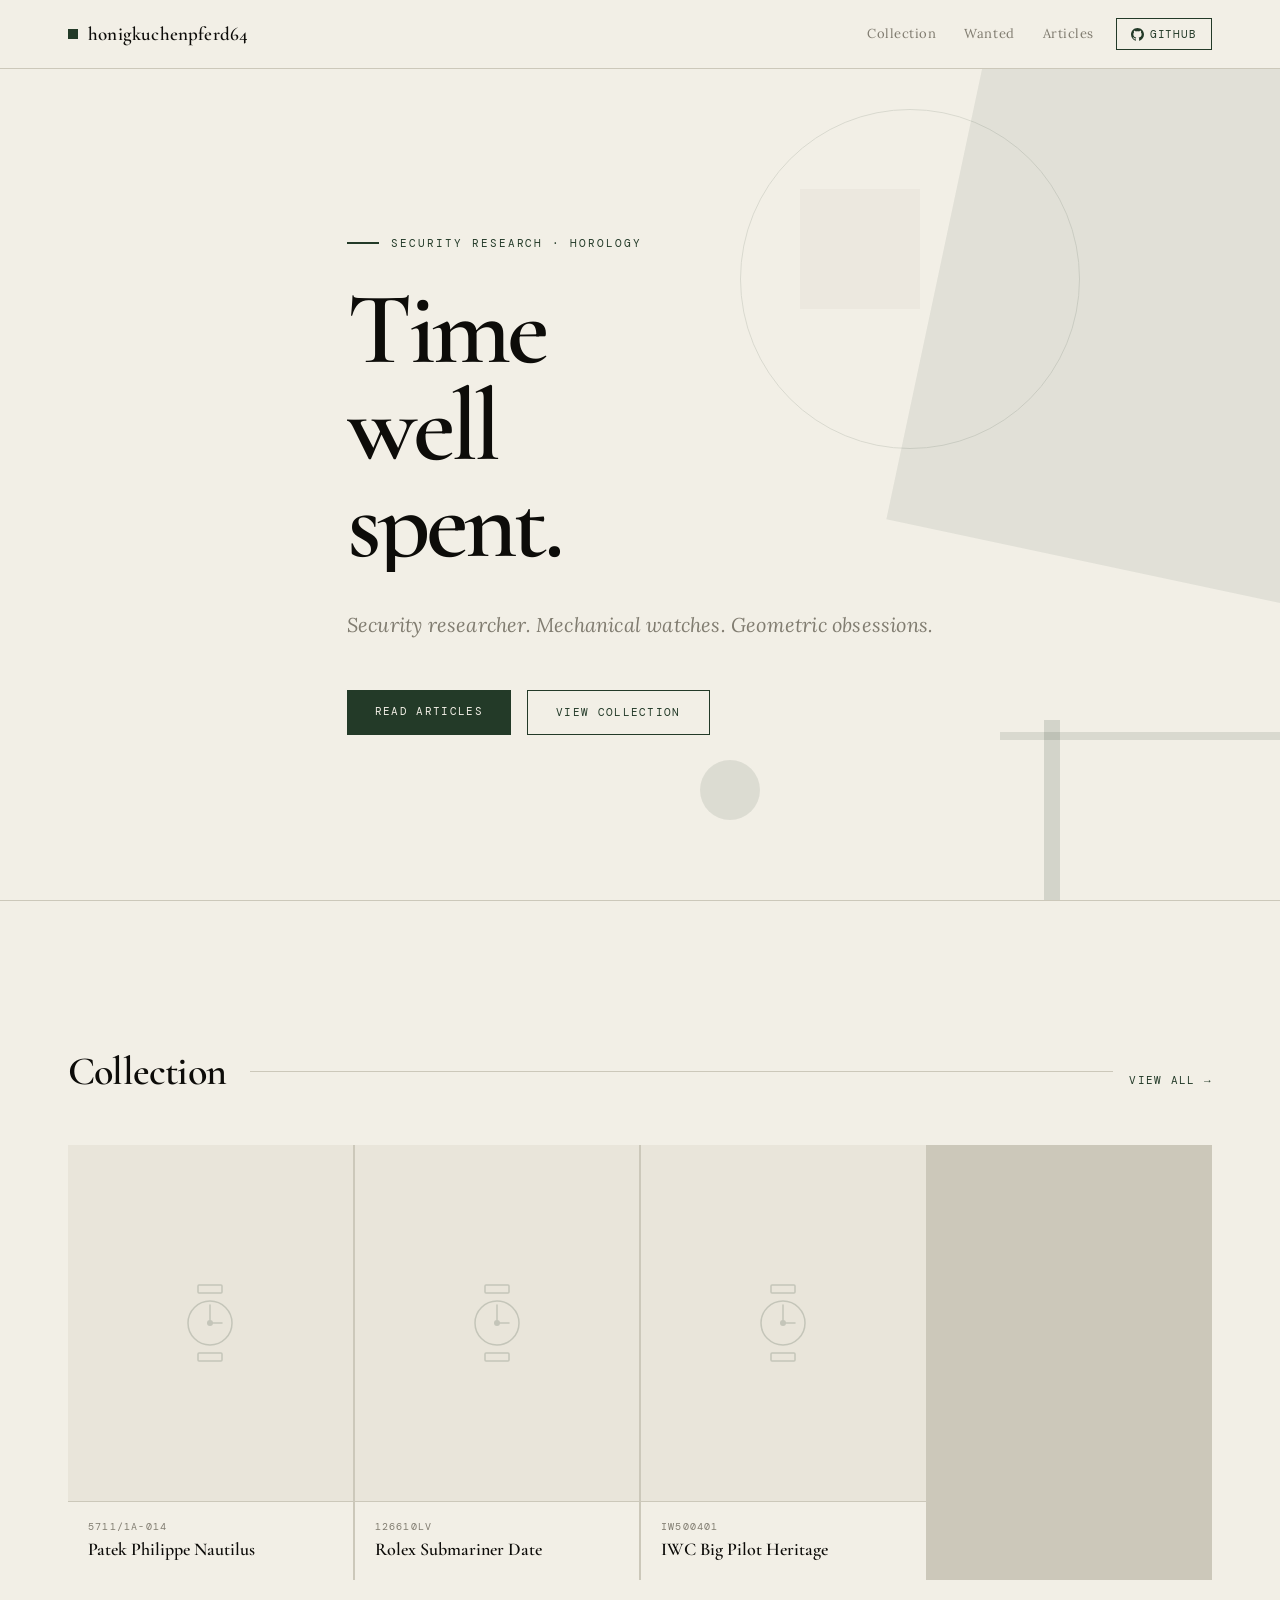
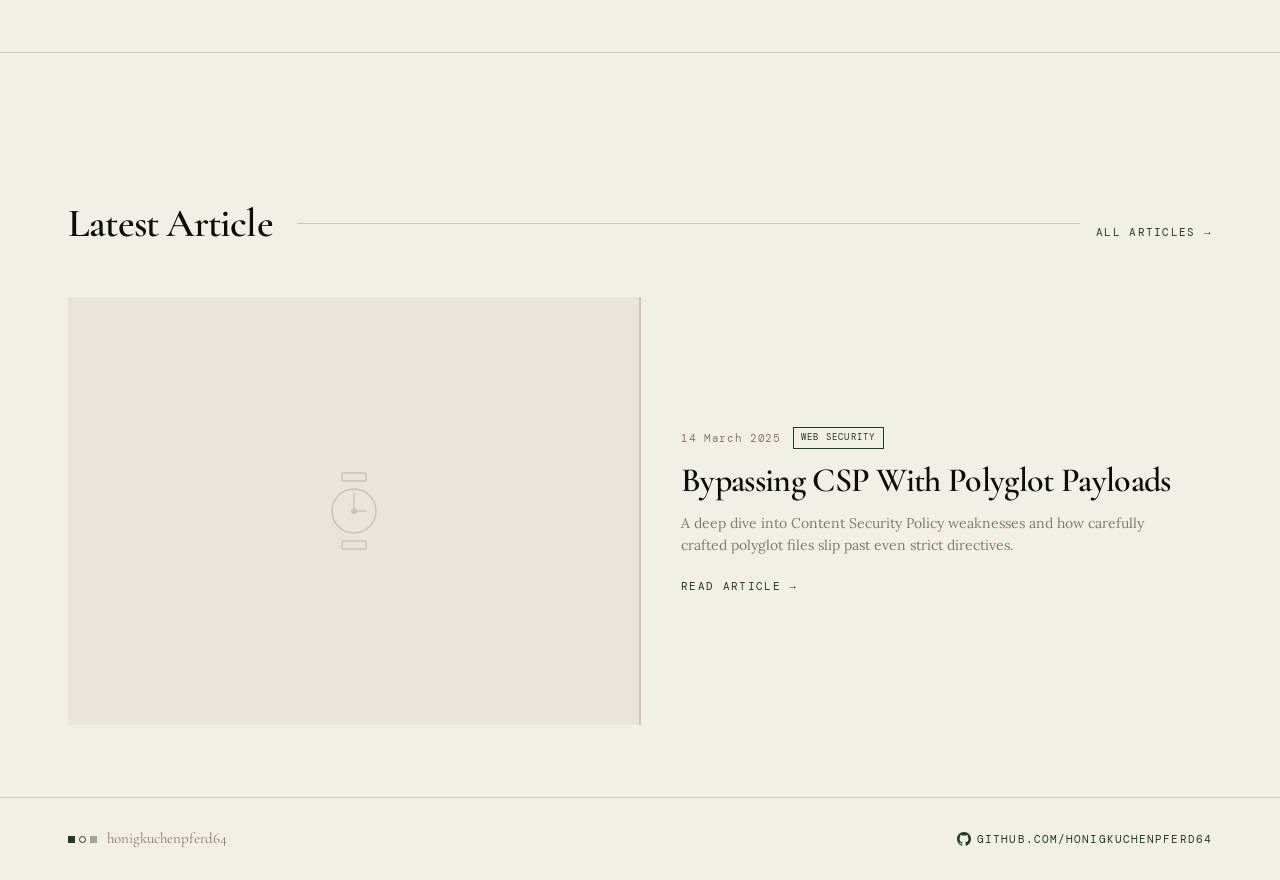
==== index.html @ ce9b72e2 "add website" ====
<!DOCTYPE html>
<html lang="en">
<head>
<meta charset="UTF-8" />
<meta name="viewport" content="width=device-width, initial-scale=1.0" />
<title>honigkuchenpferd64</title>
<link rel="preconnect" href="https://fonts.googleapis.com" />
<link href="https://fonts.googleapis.com/css2?family=Cormorant+Garamond:ital,wght@0,300;0,400;0,500;0,600;0,700;1,300;1,400;1,600&family=Lora:ital,wght@0,400;0,500;1,400&family=DM+Mono:wght@300;400;500&display=swap" rel="stylesheet" />
<link rel="stylesheet" href="style.css" />
<style>
  /* ── HERO ─────────────────────────────────────────────── */
  .hero {
    min-height: calc(100vh - 68px);
    display: flex;
    align-items: center;
    position: relative;
    overflow: hidden;
    padding: 80px 0;
    border-bottom: 1px solid var(--border);
  }

  /* Abstract geometric composition */
  .hero-geo {
    position: absolute;
    inset: 0;
    pointer-events: none;
    overflow: hidden;
  }
  .geo-rect-1 {
    position: absolute;
    width: 420px; height: 560px;
    background: var(--accent);
    top: -60px; right: -80px;
    transform: rotate(12deg);
    opacity: 0;
    animation: geoIn1 1.2s cubic-bezier(.16,1,.3,1) .1s forwards;
  }
  .geo-circle-1 {
    position: absolute;
    width: 340px; height: 340px;
    border-radius: 50%;
    border: 1.5px solid var(--accent);
    right: 200px; top: 40px;
    opacity: 0;
    animation: geoIn1 1.4s cubic-bezier(.16,1,.3,1) .25s forwards;
  }
  .geo-rect-2 {
    position: absolute;
    width: 120px; height: 120px;
    background: var(--surface);
    right: 360px; top: 120px;
    opacity: 0;
    animation: geoIn1 1s cubic-bezier(.16,1,.3,1) .4s forwards;
  }
  .geo-rect-3 {
    position: absolute;
    width: 280px; height: 8px;
    background: var(--accent);
    opacity: 0.12;
    bottom: 160px; right: 0;
    animation: geoIn1 1.2s ease .6s forwards;
  }
  .geo-circle-2 {
    position: absolute;
    width: 60px; height: 60px;
    border-radius: 50%;
    background: var(--accent);
    opacity: 0;
    bottom: 80px; right: 520px;
    animation: geoIn1 .8s ease .5s forwards;
  }
  .geo-rect-4 {
    position: absolute;
    width: 16px; height: 200px;
    background: var(--accent);
    opacity: 0.15;
    bottom: -20px; right: 220px;
    animation: geoIn1 1s ease .7s forwards;
  }

  @keyframes geoIn1 {
    from { opacity: 0; transform: translateY(30px) rotate(var(--r, 0deg)); }
    to   { opacity: var(--o, 1); transform: translateY(0) rotate(var(--r, 0deg)); }
  }
  .geo-rect-1  { --r: 12deg; --o: 0.08; }
  .geo-circle-1 { --r: 0deg; --o: 0.12; }
  .geo-rect-2  { --r: 0deg;  --o: 0.6; }
  .geo-rect-3  { --r: 0deg;  --o: 0.12; }
  .geo-circle-2 { --r: 0deg; --o: 0.1; }
  .geo-rect-4  { --r: 0deg;  --o: 0.15; }

  .hero-content { position: relative; z-index: 2; max-width: 860px; }

  /* Staggered word animation */
  .hero-label {
    font-family: var(--mono);
    font-size: 11px;
    letter-spacing: 0.18em;
    text-transform: uppercase;
    color: var(--accent);
    margin-bottom: 28px;
    display: flex;
    align-items: center;
    gap: 12px;
    opacity: 0;
    animation: slideUp .7s ease .3s forwards;
  }
  .hero-label-line {
    width: 32px; height: 1.5px;
    background: var(--accent);
    display: inline-block;
  }

  .hero-title {
    font-family: var(--serif);
    font-weight: 600;
    font-size: clamp(48px, 8vw, 108px);
    color: var(--bright);
    line-height: 0.95;
    letter-spacing: -0.04em;
    margin-bottom: 36px;
    overflow: hidden;
  }
  .hero-title-line {
    display: block;
    overflow: hidden;
  }
  .hero-title-inner {
    display: block;
    opacity: 0;
    transform: translateY(100%);
    animation: lineIn .9s cubic-bezier(.16,1,.3,1) both;
  }
  .hero-title-line:nth-child(1) .hero-title-inner { animation-delay: .4s; }
  .hero-title-line:nth-child(2) .hero-title-inner { animation-delay: .55s; }
  .hero-title-line:nth-child(3) .hero-title-inner { animation-delay: .7s; }

  @keyframes lineIn {
    to { opacity: 1; transform: translateY(0); }
  }

  .hero-tagline {
    font-family: var(--body);
    font-style: italic;
    font-size: clamp(16px, 2vw, 20px);
    color: var(--muted);
    letter-spacing: 0.01em;
    opacity: 0;
    animation: slideUp .7s ease .95s forwards;
  }
  @keyframes slideUp {
    from { opacity: 0; transform: translateY(12px); }
    to   { opacity: 1; transform: none; }
  }

  .hero-cta {
    display: flex;
    gap: 16px;
    margin-top: 48px;
    flex-wrap: wrap;
    opacity: 0;
    animation: slideUp .7s ease 1.1s forwards;
  }
  .btn-primary {
    font-family: var(--mono);
    font-size: 11px;
    letter-spacing: 0.12em;
    text-transform: uppercase;
    background: var(--accent);
    color: var(--bg);
    padding: 12px 28px;
    transition: background .25s, color .25s;
  }
  .btn-primary:hover { background: var(--bright); }
  .btn-ghost {
    font-family: var(--mono);
    font-size: 11px;
    letter-spacing: 0.12em;
    text-transform: uppercase;
    color: var(--accent);
    border: 1.5px solid var(--accent);
    padding: 12px 28px;
    transition: background .25s, color .25s;
  }
  .btn-ghost:hover { background: var(--accent); color: var(--bg); }

  /* ── TEASER SECTIONS ────────────────────────────────── */
  .teaser-section { padding: 72px 0; border-bottom: 1px solid var(--border); }

  .teaser-grid {
    display: grid;
    grid-template-columns: repeat(auto-fill, minmax(240px, 1fr));
    gap: 2px;
    background: var(--border);
    margin-top: 32px;
  }
  .teaser-card {
    background: var(--bg);
    position: relative;
    overflow: hidden;
  }
  .teaser-card-img {
    aspect-ratio: 4/5;
    overflow: hidden;
    background: var(--surface);
    display: flex;
    align-items: center;
    justify-content: center;
  }
  .teaser-card-img img { width: 100%; height: 100%; object-fit: cover; transition: transform .6s ease; }
  .teaser-card:hover .teaser-card-img img { transform: scale(1.05); }
  .teaser-card-info { padding: 16px 20px 20px; border-top: 1px solid var(--border); }
  .teaser-card-ref { font-family: var(--mono); font-size: 10px; letter-spacing: 0.12em; text-transform: uppercase; color: var(--muted); margin-bottom: 4px; }
  .teaser-card-name { font-family: var(--serif); font-weight: 600; font-size: 18px; color: var(--bright); line-height: 1.2; }

  /* featured article teaser */
  .featured-article {
    display: grid;
    grid-template-columns: 1fr 1fr;
    gap: 2px;
    background: var(--border);
    margin-top: 32px;
    cursor: pointer;
    transition: background .2s;
  }
  @media (max-width: 700px) { .featured-article { grid-template-columns: 1fr; } }
  .featured-article:hover .fa-img img { transform: scale(1.04); }
  .fa-img {
    aspect-ratio: 4/3;
    background: var(--surface);
    overflow: hidden;
    display: flex;
    align-items: center;
    justify-content: center;
  }
  .fa-img img { width: 100%; height: 100%; object-fit: cover; transition: transform .6s ease; }
  .fa-body {
    background: var(--bg);
    padding: 40px;
    display: flex;
    flex-direction: column;
    justify-content: center;
    gap: 12px;
    transition: background .2s;
  }
  .featured-article:hover .fa-body { background: var(--accent-pale); }
  .fa-meta { display: flex; gap: 12px; align-items: center; }
  .fa-title {
    font-family: var(--serif);
    font-weight: 600;
    font-size: clamp(22px, 3vw, 34px);
    color: var(--bright);
    line-height: 1.15;
    letter-spacing: -0.02em;
  }
  .fa-excerpt { font-family: var(--body); font-size: 14px; color: var(--muted); line-height: 1.6; }
  .fa-read {
    font-family: var(--mono);
    font-size: 11px;
    letter-spacing: 0.12em;
    text-transform: uppercase;
    color: var(--accent);
    margin-top: 8px;
    display: inline-flex;
    align-items: center;
    gap: 8px;
    transition: gap .25s;
  }
  .featured-article:hover .fa-read { gap: 14px; }

  .section-link {
    display: inline-flex;
    align-items: center;
    gap: 8px;
    font-family: var(--mono);
    font-size: 11px;
    letter-spacing: 0.12em;
    text-transform: uppercase;
    color: var(--accent);
    margin-top: 24px;
    transition: gap .25s;
  }
  .section-link:hover { gap: 14px; }
</style>
</head>
<body>

<!-- NAV -->
<nav class="site-nav">
  <div class="wrap nav-inner">
    <a href="index.html" class="nav-logo">
      <span class="nav-logo-mark"></span>
      honigkuchenpferd64
    </a>
    <div class="nav-links">
      <a href="collection.html" class="nav-link">Collection</a>
      <a href="wanted.html"     class="nav-link">Wanted</a>
      <a href="articles.html"   class="nav-link">Articles</a>
      <a href="https://github.com/honigkuchenpferd64" target="_blank" class="nav-github">
        <svg viewBox="0 0 24 24"><path d="M12 0C5.37 0 0 5.37 0 12c0 5.3 3.438 9.8 8.205 11.385.6.113.82-.258.82-.577 0-.285-.01-1.04-.015-2.04-3.338.724-4.042-1.61-4.042-1.61C4.422 18.07 3.633 17.7 3.633 17.7c-1.087-.744.084-.729.084-.729 1.205.084 1.838 1.236 1.838 1.236 1.07 1.835 2.809 1.305 3.495.998.108-.776.417-1.305.76-1.605-2.665-.3-5.466-1.332-5.466-5.93 0-1.31.465-2.38 1.235-3.22-.135-.303-.54-1.523.105-3.176 0 0 1.005-.322 3.3 1.23.96-.267 1.98-.399 3-.405 1.02.006 2.04.138 3 .405 2.28-1.552 3.285-1.23 3.285-1.23.645 1.653.24 2.873.12 3.176.765.84 1.23 1.91 1.23 3.22 0 4.61-2.805 5.625-5.475 5.92.42.36.81 1.096.81 2.22 0 1.606-.015 2.896-.015 3.286 0 .315.21.69.825.57C20.565 21.795 24 17.295 24 12c0-6.63-5.37-12-12-12"/></svg>
        GitHub
      </a>
    </div>
  </div>
</nav>

<!-- HERO -->
<section class="hero">
  <div class="hero-geo">
    <div class="geo-rect-1"></div>
    <div class="geo-circle-1"></div>
    <div class="geo-rect-2"></div>
    <div class="geo-rect-3"></div>
    <div class="geo-circle-2"></div>
    <div class="geo-rect-4"></div>
  </div>
  <div class="wrap">
    <div class="hero-content">
      <div class="hero-label">
        <span class="hero-label-line"></span>
        Security Research · Horology
      </div>
      <h1 class="hero-title" id="hero-title">
        <span class="hero-title-line"><span class="hero-title-inner">Time</span></span>
        <span class="hero-title-line"><span class="hero-title-inner">well</span></span>
        <span class="hero-title-line"><span class="hero-title-inner">spent.</span></span>
      </h1>
      <p class="hero-tagline" id="hero-tagline"></p>
      <div class="hero-cta">
        <a href="articles.html" class="btn-primary">Read Articles</a>
        <a href="collection.html" class="btn-ghost">View Collection</a>
      </div>
    </div>
  </div>
</section>

<!-- WATCH TEASER -->
<section class="teaser-section">
  <div class="wrap">
    <div class="sec-heading reveal">
      <h2>Collection</h2>
      <span class="sec-heading-rule"></span>
      <a href="collection.html" class="section-link" style="margin: 0;">View all →</a>
    </div>
    <div class="teaser-grid reveal reveal-d1" id="watch-teaser"></div>
  </div>
</section>

<!-- ARTICLE TEASER -->
<section class="teaser-section" style="border-bottom: none;">
  <div class="wrap">
    <div class="sec-heading reveal">
      <h2>Latest Article</h2>
      <span class="sec-heading-rule"></span>
      <a href="articles.html" class="section-link" style="margin: 0;">All articles →</a>
    </div>
    <div class="reveal reveal-d1" id="article-teaser"></div>
  </div>
</section>

<!-- FOOTER -->
<footer class="site-footer">
  <div class="wrap" style="display:flex; justify-content:space-between; align-items:center; width:100%; flex-wrap:wrap; gap:12px;">
    <div class="footer-name">
      <div class="footer-mark">
        <span class="footer-sq"></span>
        <span class="footer-ci"></span>
        <span class="footer-sq" style="opacity:.4;"></span>
      </div>
      honigkuchenpferd64
    </div>
    <a href="https://github.com/honigkuchenpferd64" target="_blank" class="footer-github">
      <svg viewBox="0 0 24 24"><path d="M12 0C5.37 0 0 5.37 0 12c0 5.3 3.438 9.8 8.205 11.385.6.113.82-.258.82-.577 0-.285-.01-1.04-.015-2.04-3.338.724-4.042-1.61-4.042-1.61C4.422 18.07 3.633 17.7 3.633 17.7c-1.087-.744.084-.729.084-.729 1.205.084 1.838 1.236 1.838 1.236 1.07 1.835 2.809 1.305 3.495.998.108-.776.417-1.305.76-1.605-2.665-.3-5.466-1.332-5.466-5.93 0-1.31.465-2.38 1.235-3.22-.135-.303-.54-1.523.105-3.176 0 0 1.005-.322 3.3 1.23.96-.267 1.98-.399 3-.405 1.02.006 2.04.138 3 .405 2.28-1.552 3.285-1.23 3.285-1.23.645 1.653.24 2.873.12 3.176.765.84 1.23 1.91 1.23 3.22 0 4.61-2.805 5.625-5.475 5.92.42.36.81 1.096.81 2.22 0 1.606-.015 2.896-.015 3.286 0 .315.21.69.825.57C20.565 21.795 24 17.295 24 12c0-6.63-5.37-12-12-12"/></svg>
      github.com/honigkuchenpferd64
    </a>
  </div>
</footer>

<script src="config.js"></script>
<script>
  // Tagline
  document.getElementById('hero-tagline').textContent = SITE.tagline;

  // ── WATCH TEASER ──────────────────────────────────────────
  const phSvg = `<svg width="60" height="80" viewBox="0 0 60 80" fill="none" xmlns="http://www.w3.org/2000/svg" class="ph-svg">
    <rect x="18" y="2" width="24" height="8" rx="1" stroke="#233a28" stroke-width="1.5"/>
    <rect x="18" y="70" width="24" height="8" rx="1" stroke="#233a28" stroke-width="1.5"/>
    <circle cx="30" cy="40" r="22" stroke="#233a28" stroke-width="1.5"/>
    <circle cx="30" cy="40" r="3" fill="#233a28"/>
    <line x1="30" y1="22" x2="30" y2="40" stroke="#233a28" stroke-width="1.5" stroke-linecap="round"/>
    <line x1="30" y1="40" x2="42" y2="40" stroke="#233a28" stroke-width="1.5" stroke-linecap="round"/>
  </svg>`;

  function watchCardHTML(w, badge) {
    return `<div class="teaser-card">
      <div class="teaser-card-img">
        ${w.img
          ? `<img src="${w.img}" alt="${w.name}" loading="lazy">`
          : phSvg}
      </div>
      <div class="teaser-card-info">
        <div class="teaser-card-ref">${w.ref}</div>
        <div class="teaser-card-name">${w.name}</div>
      </div>
    </div>`;
  }

  const teaserWatches = SITE.collection.slice(0, 3);
  document.getElementById('watch-teaser').innerHTML = teaserWatches.map(w => watchCardHTML(w)).join('');

  // ── ARTICLE TEASER ─────────────────────────────────────────
  const a = SITE.articles[0];
  if (a) {
    const dateStr = new Date(a.date).toLocaleDateString('en-GB', { day: 'numeric', month: 'long', year: 'numeric' });
    document.getElementById('article-teaser').innerHTML = `
      <div class="featured-article" onclick="location.href='article.html?id=${a.id}'">
        <div class="fa-img">${a.img ? `<img src="${a.img}" alt="${a.title}">` : phSvg}</div>
        <div class="fa-body">
          <div class="fa-meta">
            <span class="article-date">${dateStr}</span>
            <span class="article-tag">${a.tag}</span>
          </div>
          <div class="fa-title">${a.title}</div>
          <div class="fa-excerpt">${a.excerpt}</div>
          <span class="fa-read">Read article →</span>
        </div>
      </div>`;
  }

  // ── SCROLL REVEAL ──────────────────────────────────────────
  const obs = new IntersectionObserver(entries => {
    entries.forEach(e => { if (e.isIntersecting) { e.target.classList.add('in'); obs.unobserve(e.target); } });
  }, { threshold: 0.1 });
  document.querySelectorAll('.reveal').forEach(el => obs.observe(el));
</script>
</body>
</html>
---- style.css ----
/* ═══════════════════════════════════════════════════════════
   TOKENS
═══════════════════════════════════════════════════════════ */
:root {
  --bg:          #f2efe6;
  --surface:     #e9e5da;
  --border:      #ccc8ba;
  --muted:       #807c70;
  --text:        #1c1b18;
  --bright:      #0d0c09;
  --accent:      #233a28;
  --accent-mid:  #3b6241;
  --accent-pale: #e9f0ea;

  --serif: 'Cormorant Garamond', Georgia, serif;
  --body:  'Lora', Georgia, serif;
  --mono:  'DM Mono', 'Courier New', monospace;
}

/* ═══════════════════════════════════════════════════════════
   RESET
═══════════════════════════════════════════════════════════ */
*, *::before, *::after { box-sizing: border-box; margin: 0; padding: 0; }
html { scroll-behavior: smooth; }
body {
  background: var(--bg);
  color: var(--text);
  font-family: var(--body);
  font-size: 16px;
  line-height: 1.7;
  -webkit-font-smoothing: antialiased;
  min-height: 100vh;
}
a { color: inherit; text-decoration: none; }
img { display: block; width: 100%; }

/* ═══════════════════════════════════════════════════════════
   LAYOUT
═══════════════════════════════════════════════════════════ */
.wrap { max-width: 1240px; margin: 0 auto; padding: 0 48px; }
@media (max-width: 860px) { .wrap { padding: 0 24px; } }
@media (max-width: 540px) { .wrap { padding: 0 16px; } }

/* ═══════════════════════════════════════════════════════════
   NAVIGATION
═══════════════════════════════════════════════════════════ */
.site-nav {
  position: sticky;
  top: 0;
  z-index: 200;
  background: var(--bg);
  border-bottom: 1px solid var(--border);
}
.nav-inner {
  display: flex;
  align-items: center;
  justify-content: space-between;
  height: 68px;
  gap: 24px;
}
.nav-logo {
  font-family: var(--serif);
  font-weight: 600;
  font-size: 19px;
  color: var(--bright);
  letter-spacing: 0.01em;
  flex-shrink: 0;
  display: flex;
  align-items: center;
  gap: 10px;
}
.nav-logo-mark {
  width: 10px;
  height: 10px;
  background: var(--accent);
  display: inline-block;
  transition: transform .4s ease;
}
.nav-logo:hover .nav-logo-mark { transform: rotate(45deg); }

.nav-links {
  display: flex;
  align-items: center;
  gap: 0;
  flex-wrap: wrap;
}
.nav-link {
  font-family: var(--body);
  font-size: 13px;
  color: var(--muted);
  padding: 6px 14px;
  position: relative;
  transition: color .25s;
  letter-spacing: 0.04em;
}
.nav-link::after {
  content: '';
  position: absolute;
  bottom: 0;
  left: 14px;
  right: 14px;
  height: 1.5px;
  background: var(--accent);
  transform: scaleX(0);
  transform-origin: left;
  transition: transform .3s cubic-bezier(.16,1,.3,1);
}
.nav-link:hover,
.nav-link.active { color: var(--accent); }
.nav-link:hover::after,
.nav-link.active::after { transform: scaleX(1); }

.nav-github {
  font-family: var(--mono);
  font-size: 11px;
  color: var(--accent);
  border: 1.5px solid var(--accent);
  padding: 6px 14px;
  margin-left: 8px;
  letter-spacing: 0.08em;
  text-transform: uppercase;
  transition: background .25s, color .25s;
  display: flex;
  align-items: center;
  gap: 6px;
}
.nav-github:hover { background: var(--accent); color: var(--bg); }
.nav-github svg { width: 13px; height: 13px; fill: currentColor; }

@media (max-width: 600px) {
  .nav-link { padding: 6px 10px; font-size: 12px; }
  .nav-github { display: none; }
}

/* ═══════════════════════════════════════════════════════════
   PAGE HEADER (used on inner pages)
═══════════════════════════════════════════════════════════ */
.page-header {
  padding: 72px 0 56px;
  border-bottom: 1px solid var(--border);
  position: relative;
  overflow: hidden;
}
.page-header-geo {
  position: absolute;
  right: -40px;
  top: -40px;
  opacity: 0.06;
  pointer-events: none;
}
.page-header-label {
  font-family: var(--mono);
  font-size: 11px;
  letter-spacing: 0.16em;
  text-transform: uppercase;
  color: var(--accent);
  margin-bottom: 14px;
  display: flex;
  align-items: center;
  gap: 10px;
}
.page-header-label::before {
  content: '';
  display: inline-block;
  width: 24px;
  height: 1.5px;
  background: var(--accent);
}
.page-header h1 {
  font-family: var(--serif);
  font-weight: 600;
  font-size: clamp(38px, 5.5vw, 72px);
  color: var(--bright);
  letter-spacing: -0.03em;
  line-height: 1.0;
}

/* ═══════════════════════════════════════════════════════════
   SECTION HEADING
═══════════════════════════════════════════════════════════ */
.sec-heading {
  display: flex;
  align-items: baseline;
  gap: 16px;
  margin-bottom: 40px;
  padding-top: 64px;
}
.sec-heading h2 {
  font-family: var(--serif);
  font-weight: 600;
  font-size: clamp(26px, 3.5vw, 40px);
  color: var(--bright);
  letter-spacing: -0.02em;
}
.sec-heading-count {
  font-family: var(--mono);
  font-size: 11px;
  color: var(--muted);
  letter-spacing: 0.1em;
  margin-left: auto;
}
.sec-heading-rule {
  flex: 1;
  height: 1px;
  background: var(--border);
  margin-left: 8px;
  align-self: center;
}

/* ═══════════════════════════════════════════════════════════
   WATCH CARDS
═══════════════════════════════════════════════════════════ */
.watch-grid {
  display: grid;
  grid-template-columns: repeat(auto-fill, minmax(260px, 1fr));
  gap: 2px;
  background: var(--border);
}
.watch-card {
  background: var(--bg);
  position: relative;
  overflow: hidden;
  cursor: default;
  animation: cardIn .6s ease both;
}
.watch-card:nth-child(1) { animation-delay: 0s; }
.watch-card:nth-child(2) { animation-delay: .07s; }
.watch-card:nth-child(3) { animation-delay: .14s; }
.watch-card:nth-child(4) { animation-delay: .21s; }
.watch-card:nth-child(5) { animation-delay: .28s; }
.watch-card:nth-child(6) { animation-delay: .35s; }

@keyframes cardIn {
  from { opacity: 0; transform: translateY(20px); }
  to   { opacity: 1; transform: none; }
}

/* Green corner triangle */
.watch-card::before {
  content: '';
  position: absolute;
  top: 0; left: 0;
  width: 0; height: 0;
  border-style: solid;
  border-width: 32px 32px 0 0;
  border-color: var(--accent) transparent transparent transparent;
  z-index: 3;
  opacity: 0;
  transform: translate(-100%, -100%);
  transition: opacity .3s, transform .35s cubic-bezier(.16,1,.3,1);
}
.watch-card:hover::before {
  opacity: 1;
  transform: translate(0, 0);
}

.card-img-wrap {
  aspect-ratio: 4/5;
  overflow: hidden;
  position: relative;
  background: var(--surface);
}
.card-img-wrap img {
  width: 100%;
  height: 100%;
  object-fit: cover;
  transition: transform .7s cubic-bezier(.16,1,.3,1);
}
.watch-card:hover .card-img-wrap img { transform: scale(1.06); }

/* Green plane slides up on hover */
.card-hover-plane {
  position: absolute;
  inset: 0;
  background: var(--accent);
  transform: translateY(100%);
  transition: transform .5s cubic-bezier(.16,1,.3,1);
  z-index: 1;
}
.watch-card:hover .card-hover-plane { transform: translateY(72%); }

.card-placeholder {
  width: 100%;
  height: 100%;
  display: flex;
  align-items: center;
  justify-content: center;
  background: var(--surface);
}

.card-info {
  padding: 18px 22px 24px;
  background: var(--bg);
  position: relative;
  z-index: 2;
  border-top: 1px solid var(--border);
  transition: background .3s;
}
.watch-card:hover .card-info { background: var(--accent-pale); }

.card-ref {
  font-family: var(--mono);
  font-size: 10px;
  letter-spacing: 0.14em;
  text-transform: uppercase;
  color: var(--muted);
  margin-bottom: 5px;
}
.card-name {
  font-family: var(--serif);
  font-weight: 600;
  font-size: 21px;
  color: var(--bright);
  line-height: 1.15;
  letter-spacing: -0.01em;
}

.card-badge {
  position: absolute;
  top: 14px;
  right: 14px;
  font-family: var(--mono);
  font-size: 9px;
  letter-spacing: 0.12em;
  text-transform: uppercase;
  color: var(--accent);
  border: 1px solid var(--accent);
  padding: 2px 7px;
  z-index: 4;
}
.card-badge.wanted { color: var(--muted); border-color: var(--muted); }

/* ═══════════════════════════════════════════════════════════
   ARTICLE LIST
═══════════════════════════════════════════════════════════ */
.article-list {
  border-top: 1.5px solid var(--border);
}
.article-item {
  display: grid;
  grid-template-columns: 120px 1fr;
  border-bottom: 1px solid var(--border);
  cursor: pointer;
  position: relative;
  overflow: hidden;
  transition: background .2s;
}
@media (max-width: 540px) { .article-item { grid-template-columns: 80px 1fr; } }

.article-item::before {
  content: '';
  position: absolute;
  left: 0; top: 0; bottom: 0;
  width: 3px;
  background: var(--accent);
  transform: scaleY(0);
  transform-origin: bottom;
  transition: transform .35s cubic-bezier(.16,1,.3,1);
  z-index: 2;
}
.article-item:hover::before { transform: scaleY(1); }
.article-item:hover { background: var(--accent-pale); }

.article-thumb {
  overflow: hidden;
  background: var(--surface);
  aspect-ratio: 1;
}
.article-thumb img { width: 100%; height: 100%; object-fit: cover; transition: transform .5s ease; }
.article-item:hover .article-thumb img { transform: scale(1.05); }
.article-thumb-ph {
  width: 100%;
  height: 100%;
  display: flex;
  align-items: center;
  justify-content: center;
}

.article-info {
  padding: 22px 28px;
  display: flex;
  flex-direction: column;
  justify-content: center;
  gap: 7px;
}
@media (max-width: 540px) { .article-info { padding: 16px; gap: 5px; } }

.article-meta {
  display: flex;
  align-items: center;
  gap: 12px;
  flex-wrap: wrap;
}
.article-date {
  font-family: var(--mono);
  font-size: 11px;
  color: var(--muted);
  letter-spacing: 0.06em;
}
.article-tag {
  font-family: var(--mono);
  font-size: 9px;
  letter-spacing: 0.14em;
  text-transform: uppercase;
  color: var(--accent);
  border: 1px solid var(--accent);
  padding: 2px 7px;
}
.article-title {
  font-family: var(--serif);
  font-weight: 600;
  font-size: clamp(17px, 2.5vw, 23px);
  color: var(--bright);
  line-height: 1.2;
  letter-spacing: -0.01em;
}
.article-excerpt {
  font-family: var(--body);
  font-size: 13px;
  color: var(--muted);
  line-height: 1.6;
}
@media (max-width: 540px) { .article-excerpt { display: none; } }

/* ═══════════════════════════════════════════════════════════
   ARTICLE PAGE
═══════════════════════════════════════════════════════════ */
.back-link {
  display: inline-flex;
  align-items: center;
  gap: 8px;
  font-family: var(--mono);
  font-size: 11px;
  letter-spacing: 0.1em;
  text-transform: uppercase;
  color: var(--accent);
  padding: 48px 0 0;
  transition: gap .25s;
}
.back-link:hover { gap: 14px; }
.back-link span { font-size: 16px; line-height: 1; }

.article-header { padding: 32px 0 48px; }
.article-header-meta {
  display: flex;
  align-items: center;
  gap: 14px;
  margin-bottom: 20px;
}
.article-header-title {
  font-family: var(--serif);
  font-weight: 700;
  font-size: clamp(36px, 6vw, 72px);
  color: var(--bright);
  line-height: 1.0;
  letter-spacing: -0.04em;
  max-width: 860px;
}

.article-banner {
  aspect-ratio: 16/6;
  overflow: hidden;
  background: var(--surface);
  margin-bottom: 56px;
}
.article-banner img { width: 100%; height: 100%; object-fit: cover; }
.article-banner-ph {
  width: 100%;
  height: 100%;
  display: flex;
  align-items: center;
  justify-content: center;
}

.article-body {
  max-width: 680px;
  font-family: var(--body);
  font-size: 16px;
  line-height: 1.9;
  color: var(--text);
  padding-bottom: 96px;
}
.article-body p { margin-bottom: 22px; }
.article-body h3 {
  font-family: var(--serif);
  font-weight: 600;
  font-size: 28px;
  color: var(--bright);
  letter-spacing: -0.02em;
  margin: 40px 0 14px;
  display: flex;
  align-items: center;
  gap: 12px;
}
.article-body h3::before {
  content: '';
  display: inline-block;
  width: 8px;
  height: 8px;
  background: var(--accent);
  flex-shrink: 0;
}
.article-body code {
  background: var(--surface);
  border: 1px solid var(--border);
  padding: 1px 6px;
  font-family: var(--mono);
  font-size: 13px;
  color: var(--accent-mid);
}
.article-body pre {
  background: var(--bright);
  color: #c8c4ae;
  border-left: 3px solid var(--accent);
  padding: 20px 24px;
  overflow-x: auto;
  margin: 24px 0;
  font-family: var(--mono);
  font-size: 13px;
  line-height: 1.65;
}
.article-body pre code {
  background: none;
  border: none;
  padding: 0;
  color: inherit;
  font-size: inherit;
}

/* ═══════════════════════════════════════════════════════════
   FOOTER
═══════════════════════════════════════════════════════════ */
.site-footer {
  border-top: 1px solid var(--border);
  padding: 28px 0;
  display: flex;
  align-items: center;
  justify-content: space-between;
  gap: 16px;
}
.footer-name {
  font-family: var(--serif);
  font-size: 15px;
  color: var(--muted);
  display: flex;
  align-items: center;
  gap: 10px;
}
.footer-mark {
  display: flex;
  gap: 4px;
  align-items: center;
}
.footer-sq {
  width: 7px; height: 7px;
  background: var(--accent);
  display: inline-block;
}
.footer-ci {
  width: 7px; height: 7px;
  border-radius: 50%;
  border: 1.5px solid var(--accent);
  display: inline-block;
}
.footer-github {
  font-family: var(--mono);
  font-size: 11px;
  color: var(--accent);
  letter-spacing: 0.1em;
  text-transform: uppercase;
  display: flex;
  align-items: center;
  gap: 6px;
  transition: opacity .2s;
}
.footer-github:hover { opacity: 0.7; }
.footer-github svg { width: 14px; height: 14px; fill: currentColor; }

/* ═══════════════════════════════════════════════════════════
   SCROLL REVEAL
═══════════════════════════════════════════════════════════ */
.reveal {
  opacity: 0;
  transform: translateY(28px);
  transition: opacity .65s ease, transform .65s ease;
}
.reveal.in {
  opacity: 1;
  transform: none;
}
.reveal-d1 { transition-delay: .08s; }
.reveal-d2 { transition-delay: .16s; }
.reveal-d3 { transition-delay: .24s; }

/* ═══════════════════════════════════════════════════════════
   WATCH PLACEHOLDER SVG (shared)
═══════════════════════════════════════════════════════════ */
.ph-svg { opacity: 0.18; }
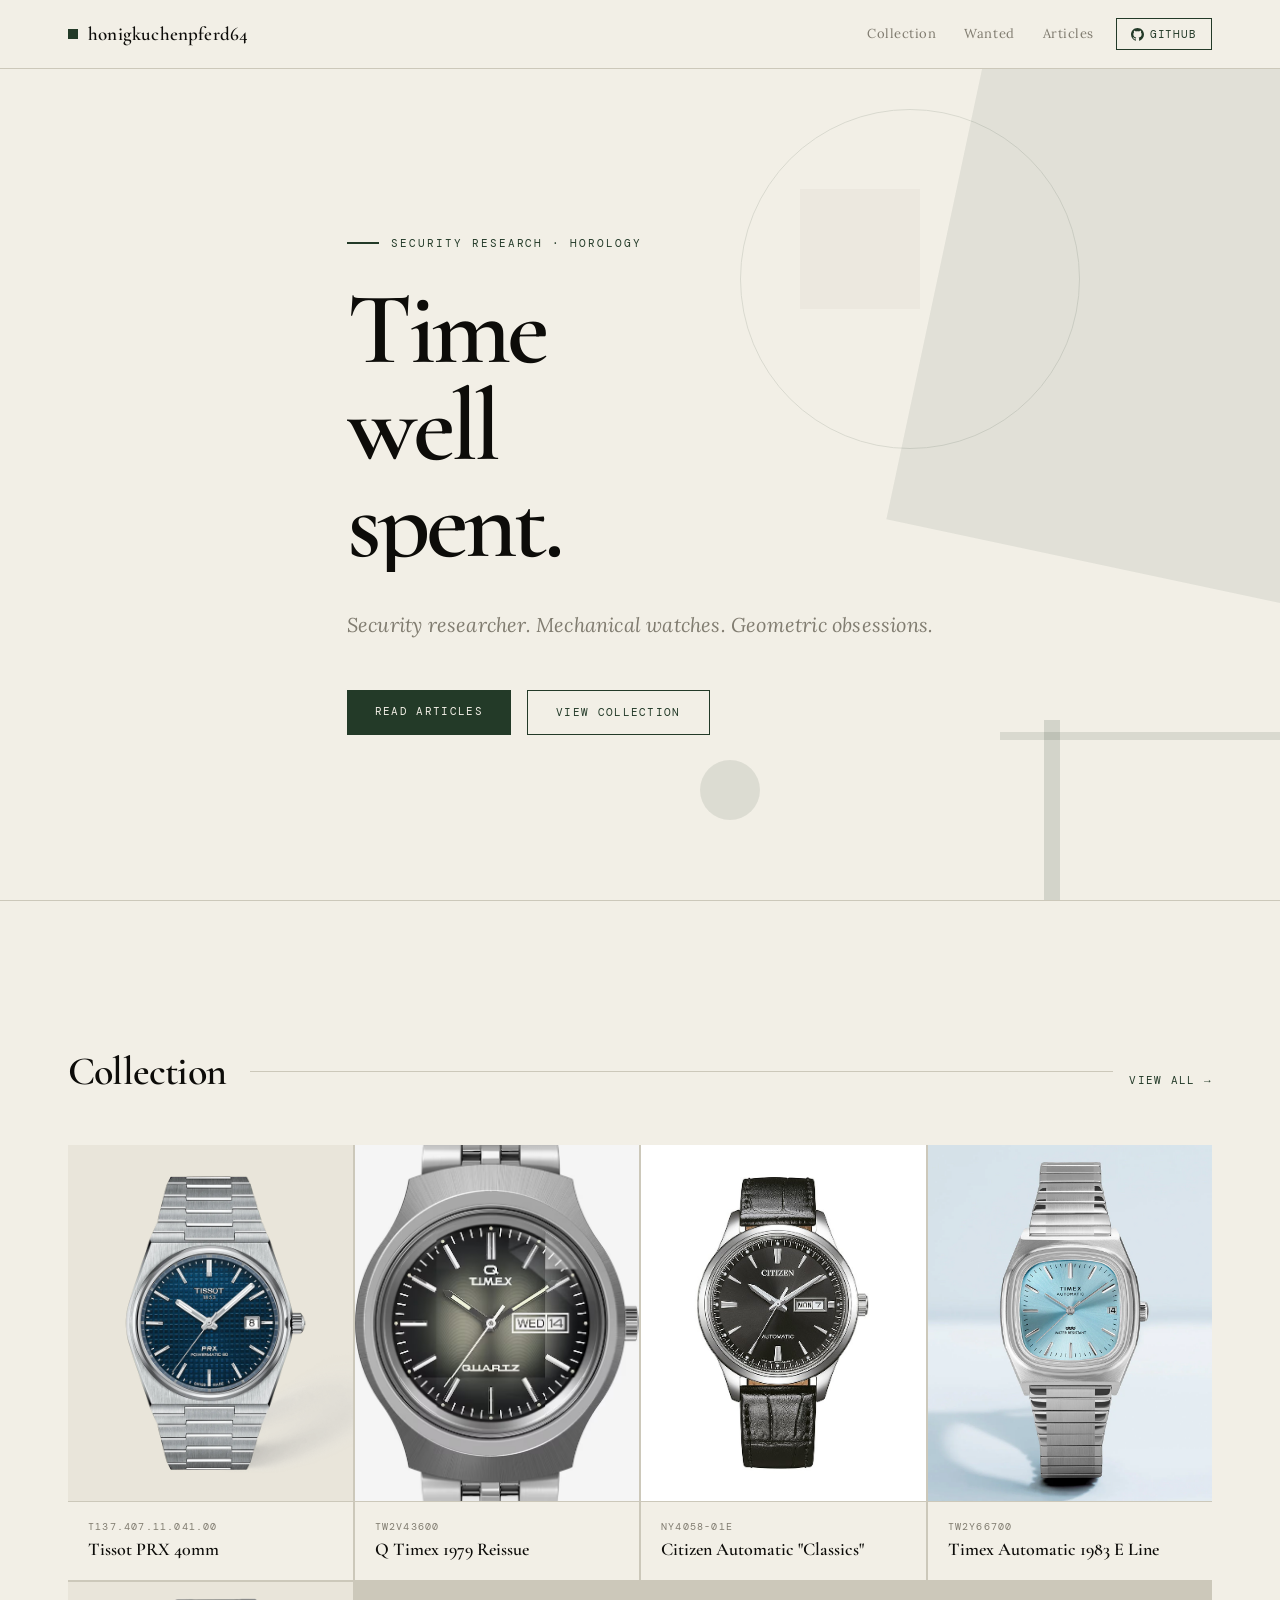
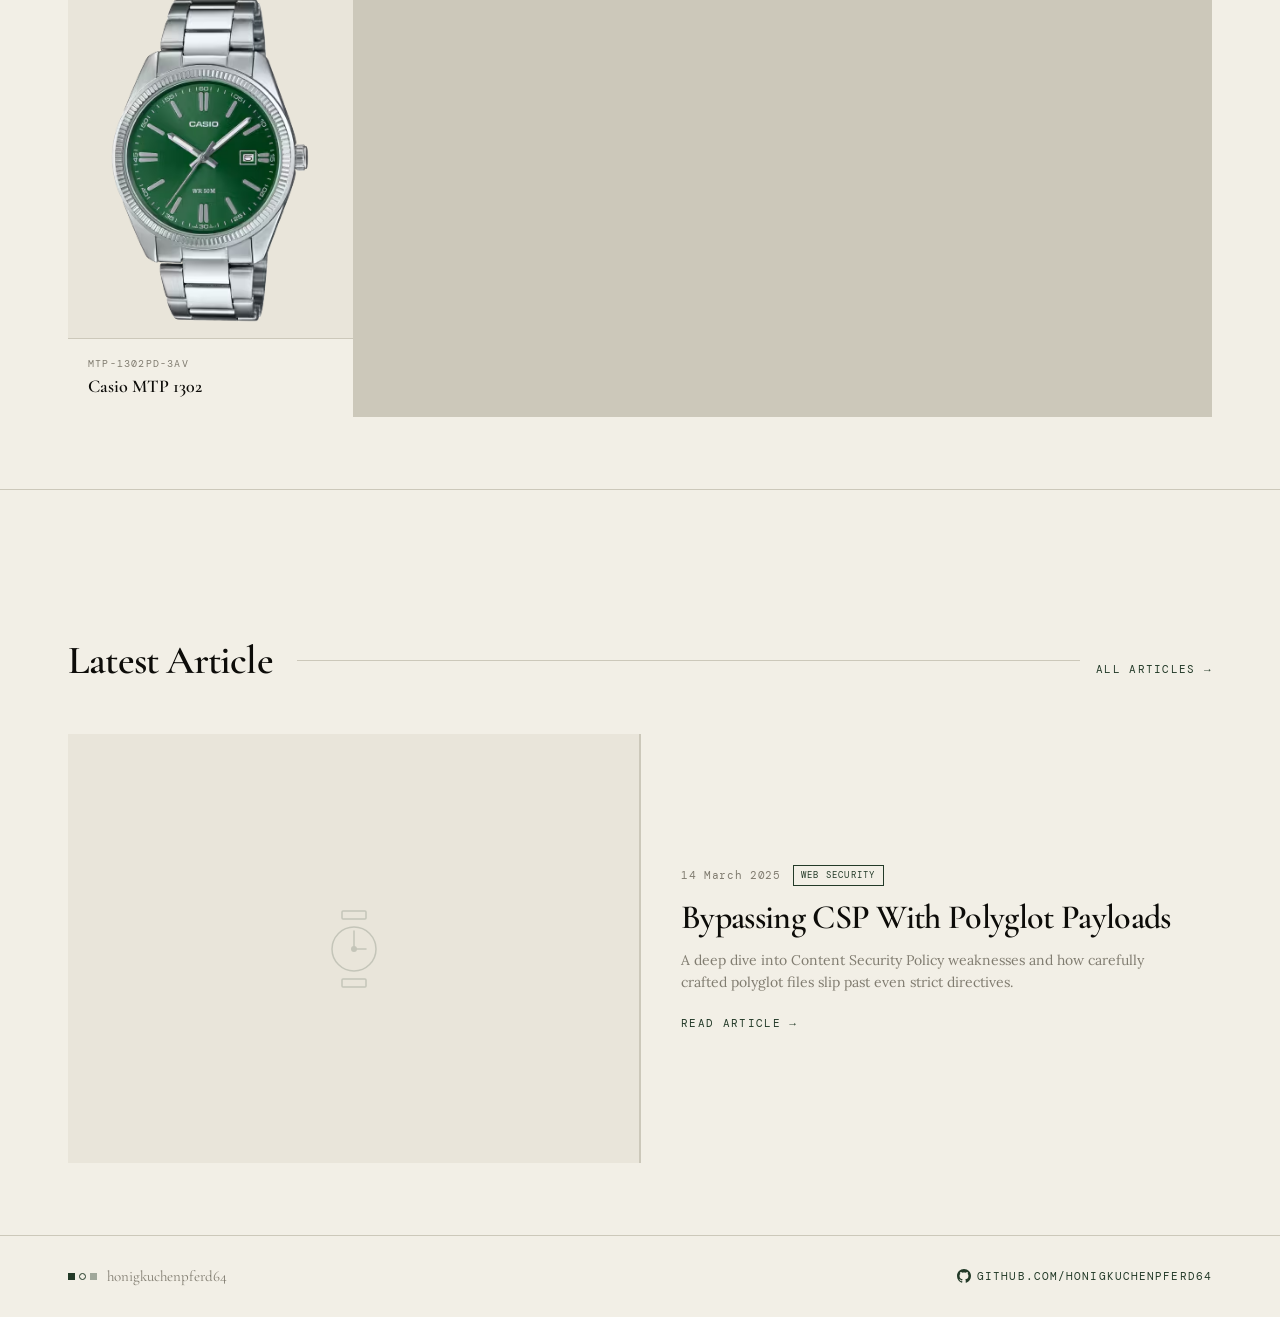
==== commit a229830d: "fix images" ====
--- a/index.html
+++ b/index.html
@@ -405,7 +405,7 @@
     </div>`;
   }
 
-  const teaserWatches = SITE.collection.slice(0, 3);
+  const teaserWatches = SITE.collection;
   document.getElementById('watch-teaser').innerHTML = teaserWatches.map(w => watchCardHTML(w)).join('');
 
   // ── ARTICLE TEASER ─────────────────────────────────────────
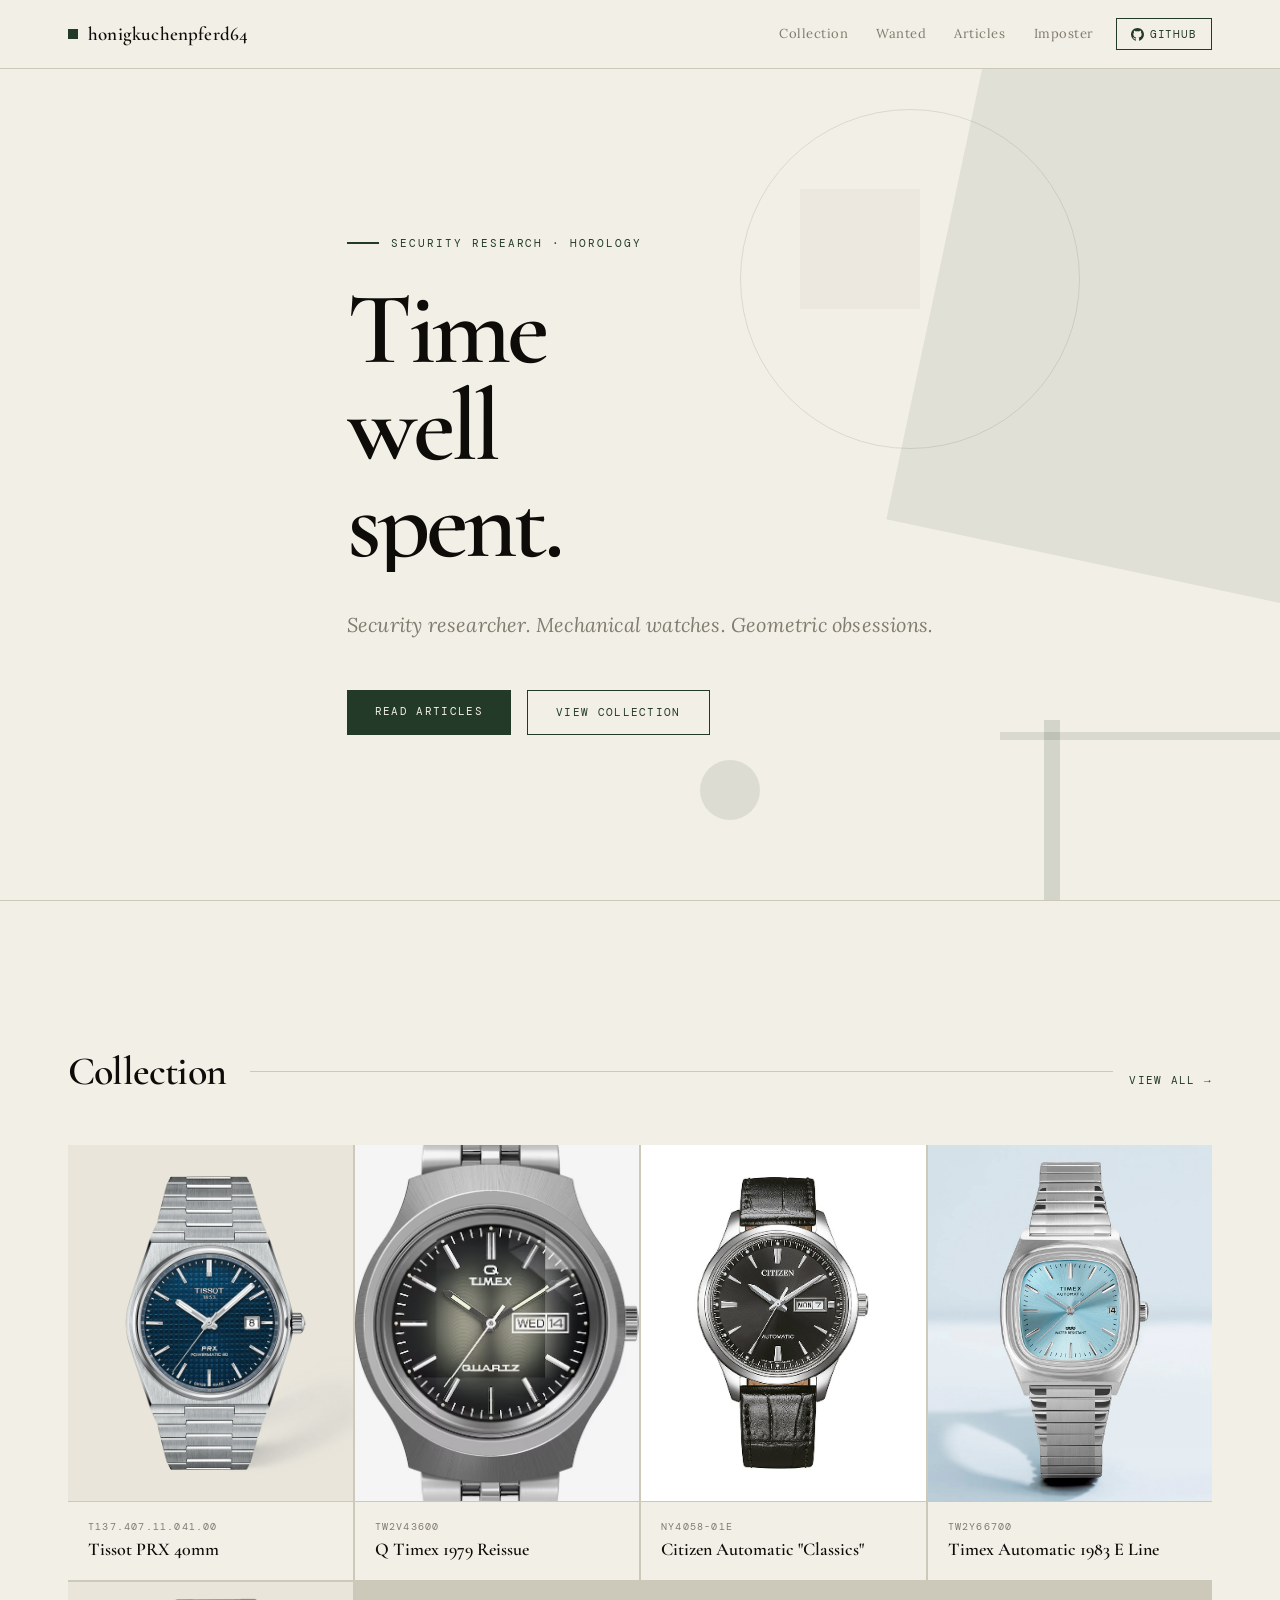
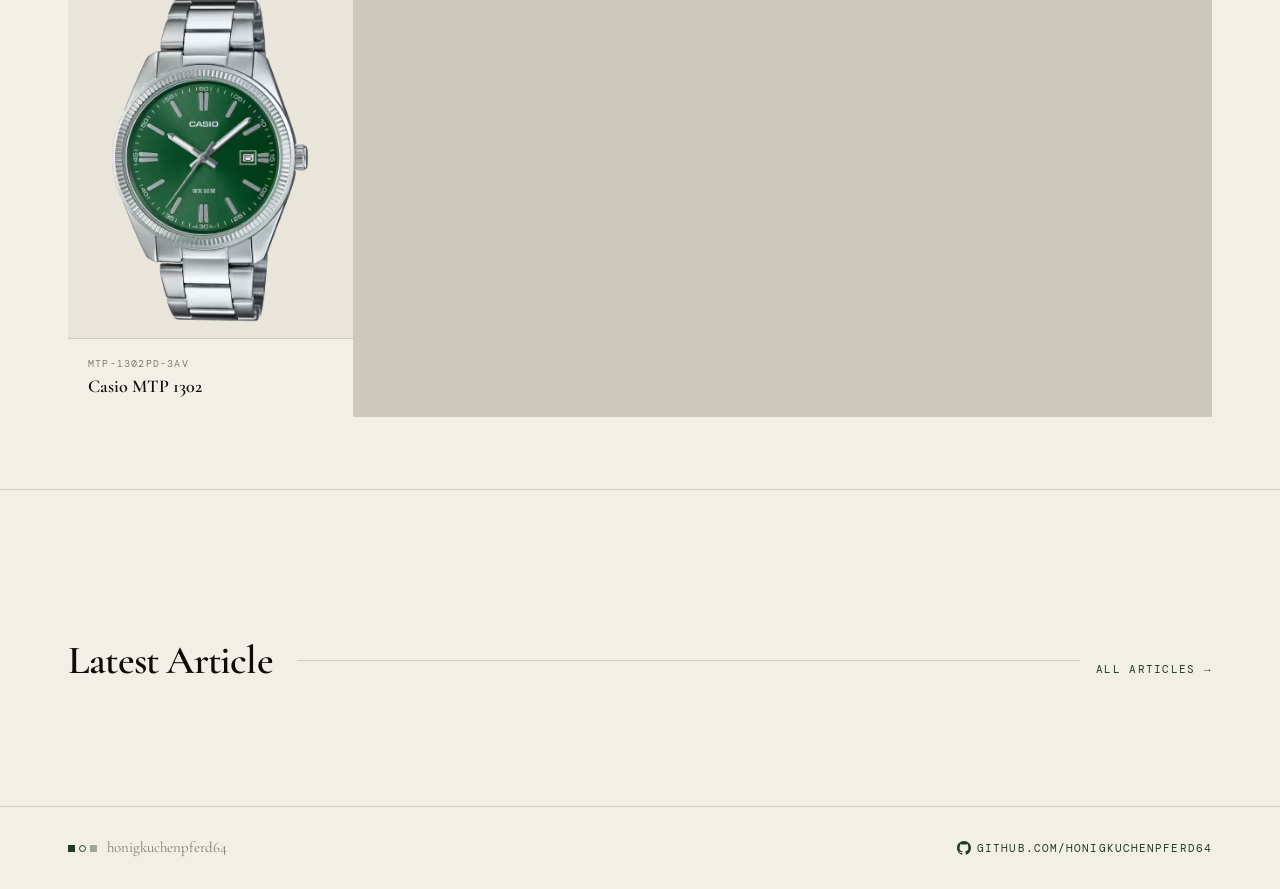
==== commit 5da0600e: "Imposter-Spiel hinzufügen" ====
--- a/index.html
+++ b/index.html
@@ -296,6 +296,7 @@
       <a href="collection.html" class="nav-link">Collection</a>
       <a href="wanted.html"     class="nav-link">Wanted</a>
       <a href="articles.html"   class="nav-link">Articles</a>
+      <a href="imposter/"       class="nav-link">Imposter</a>
       <a href="https://github.com/honigkuchenpferd64" target="_blank" class="nav-github">
         <svg viewBox="0 0 24 24"><path d="M12 0C5.37 0 0 5.37 0 12c0 5.3 3.438 9.8 8.205 11.385.6.113.82-.258.82-.577 0-.285-.01-1.04-.015-2.04-3.338.724-4.042-1.61-4.042-1.61C4.422 18.07 3.633 17.7 3.633 17.7c-1.087-.744.084-.729.084-.729 1.205.084 1.838 1.236 1.838 1.236 1.07 1.835 2.809 1.305 3.495.998.108-.776.417-1.305.76-1.605-2.665-.3-5.466-1.332-5.466-5.93 0-1.31.465-2.38 1.235-3.22-.135-.303-.54-1.523.105-3.176 0 0 1.005-.322 3.3 1.23.96-.267 1.98-.399 3-.405 1.02.006 2.04.138 3 .405 2.28-1.552 3.285-1.23 3.285-1.23.645 1.653.24 2.873.12 3.176.765.84 1.23 1.91 1.23 3.22 0 4.61-2.805 5.625-5.475 5.92.42.36.81 1.096.81 2.22 0 1.606-.015 2.896-.015 3.286 0 .315.21.69.825.57C20.565 21.795 24 17.295 24 12c0-6.63-5.37-12-12-12"/></svg>
         GitHub
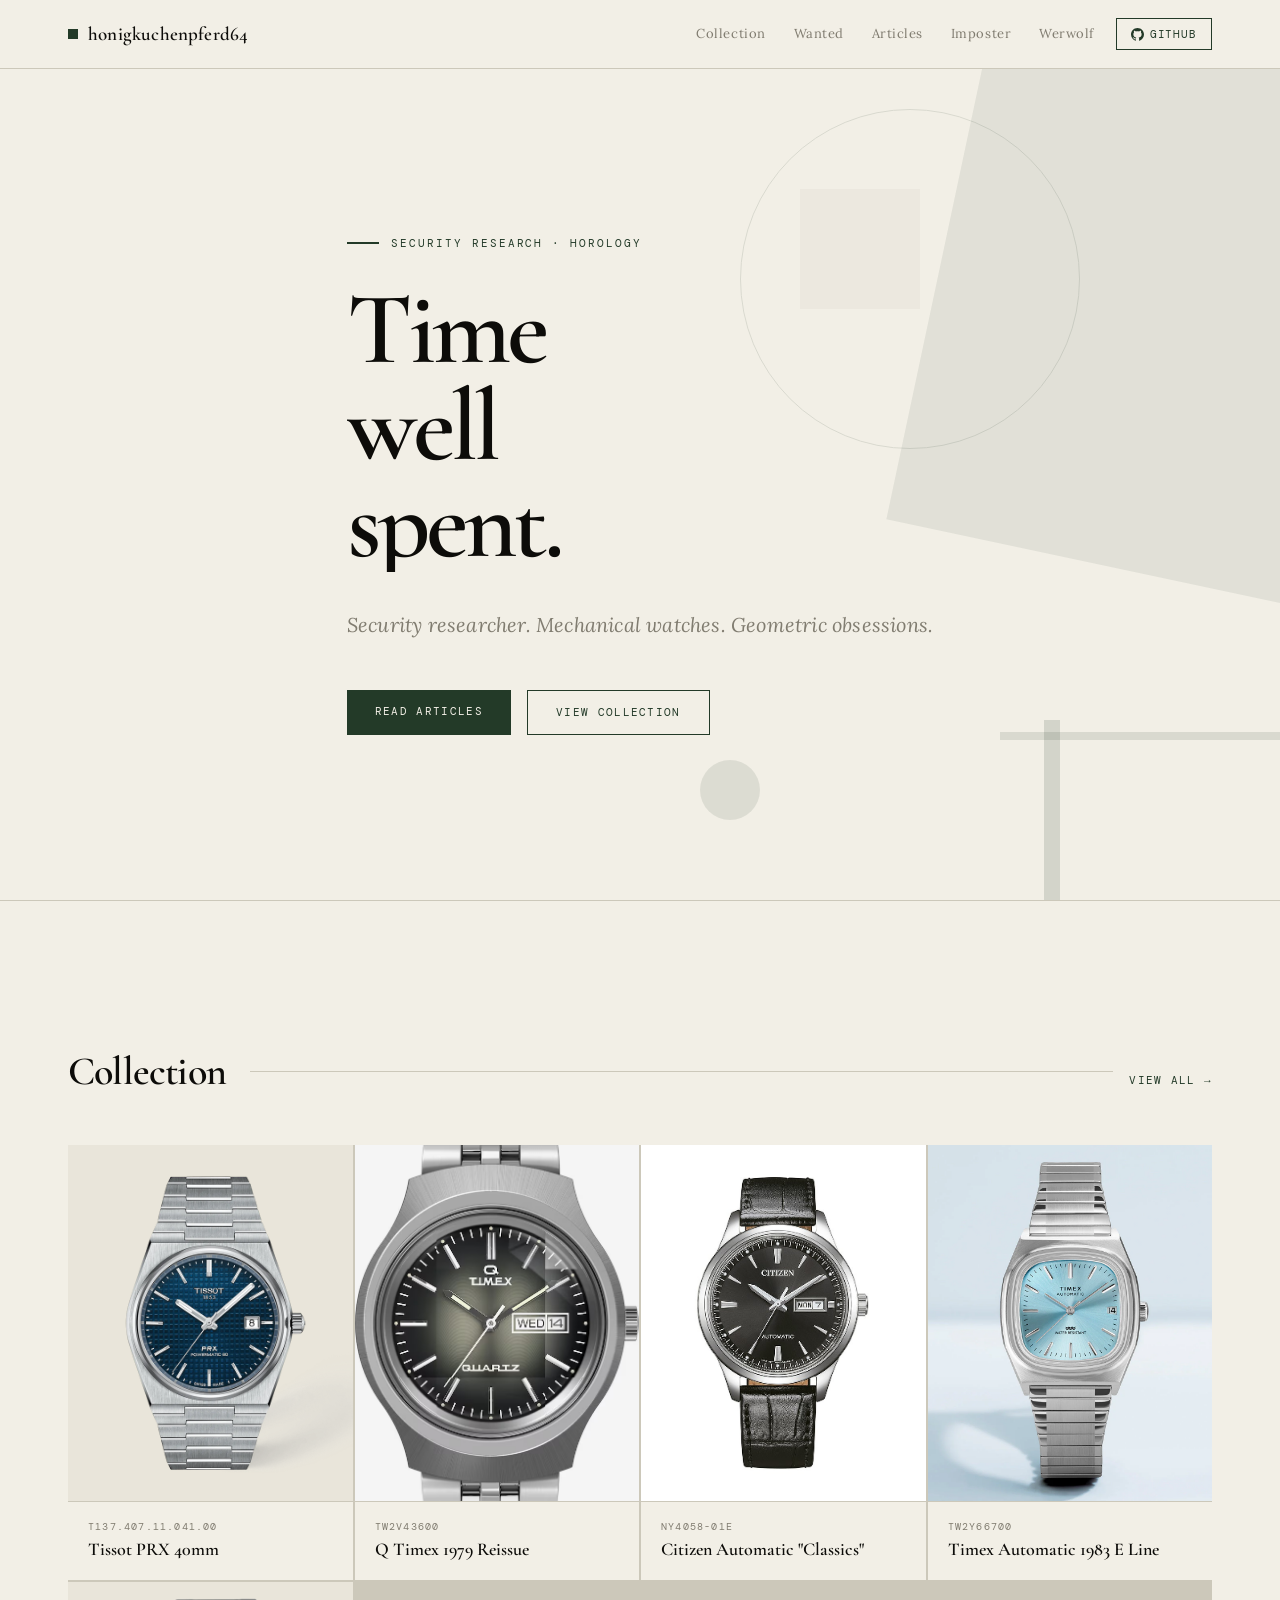
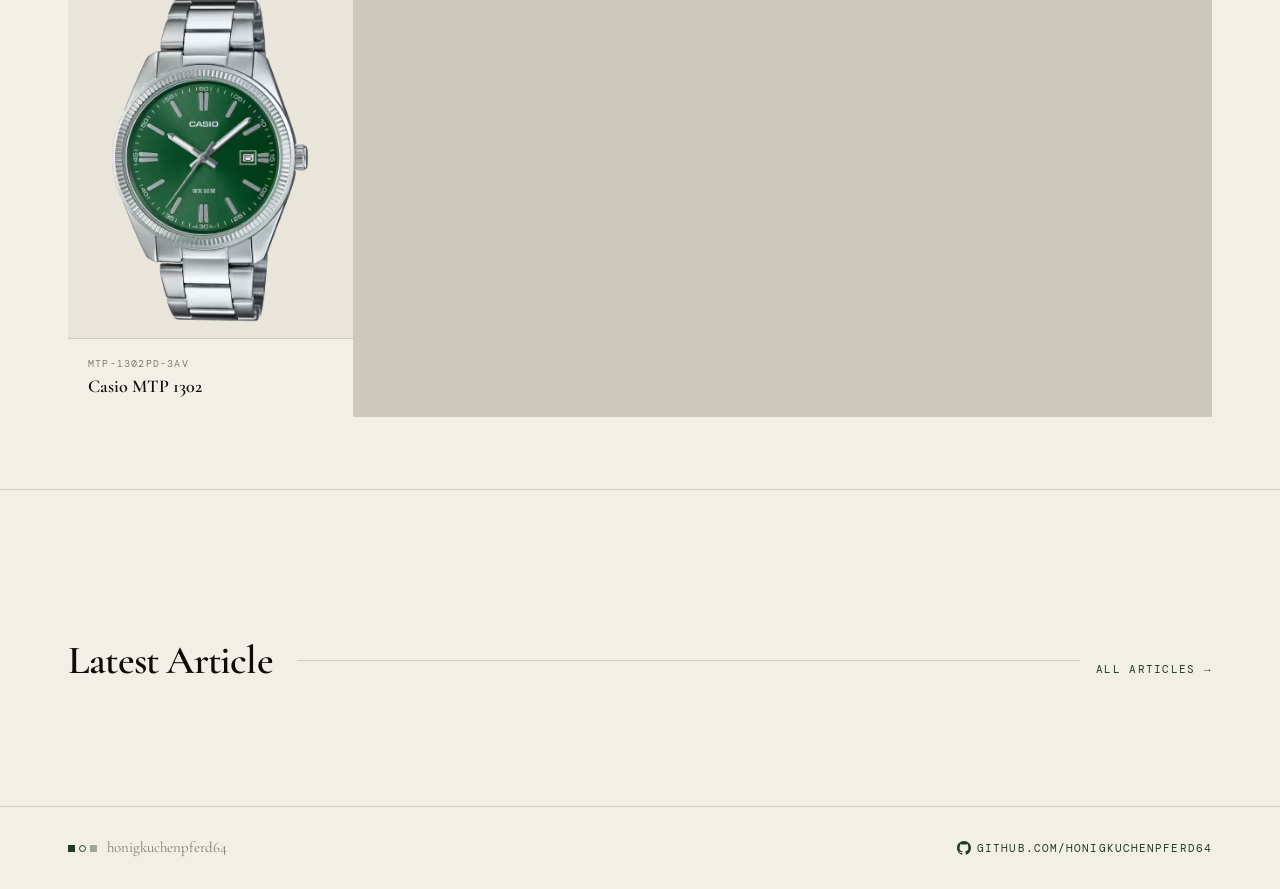
==== commit f70c3d43: "Add Werwolf" ====
--- a/index.html
+++ b/index.html
@@ -297,6 +297,7 @@
       <a href="wanted.html"     class="nav-link">Wanted</a>
       <a href="articles.html"   class="nav-link">Articles</a>
       <a href="imposter/"       class="nav-link">Imposter</a>
+      <a href="werwolf/"        class="nav-link">Werwolf</a>
       <a href="https://github.com/honigkuchenpferd64" target="_blank" class="nav-github">
         <svg viewBox="0 0 24 24"><path d="M12 0C5.37 0 0 5.37 0 12c0 5.3 3.438 9.8 8.205 11.385.6.113.82-.258.82-.577 0-.285-.01-1.04-.015-2.04-3.338.724-4.042-1.61-4.042-1.61C4.422 18.07 3.633 17.7 3.633 17.7c-1.087-.744.084-.729.084-.729 1.205.084 1.838 1.236 1.838 1.236 1.07 1.835 2.809 1.305 3.495.998.108-.776.417-1.305.76-1.605-2.665-.3-5.466-1.332-5.466-5.93 0-1.31.465-2.38 1.235-3.22-.135-.303-.54-1.523.105-3.176 0 0 1.005-.322 3.3 1.23.96-.267 1.98-.399 3-.405 1.02.006 2.04.138 3 .405 2.28-1.552 3.285-1.23 3.285-1.23.645 1.653.24 2.873.12 3.176.765.84 1.23 1.91 1.23 3.22 0 4.61-2.805 5.625-5.475 5.92.42.36.81 1.096.81 2.22 0 1.606-.015 2.896-.015 3.286 0 .315.21.69.825.57C20.565 21.795 24 17.295 24 12c0-6.63-5.37-12-12-12"/></svg>
         GitHub
